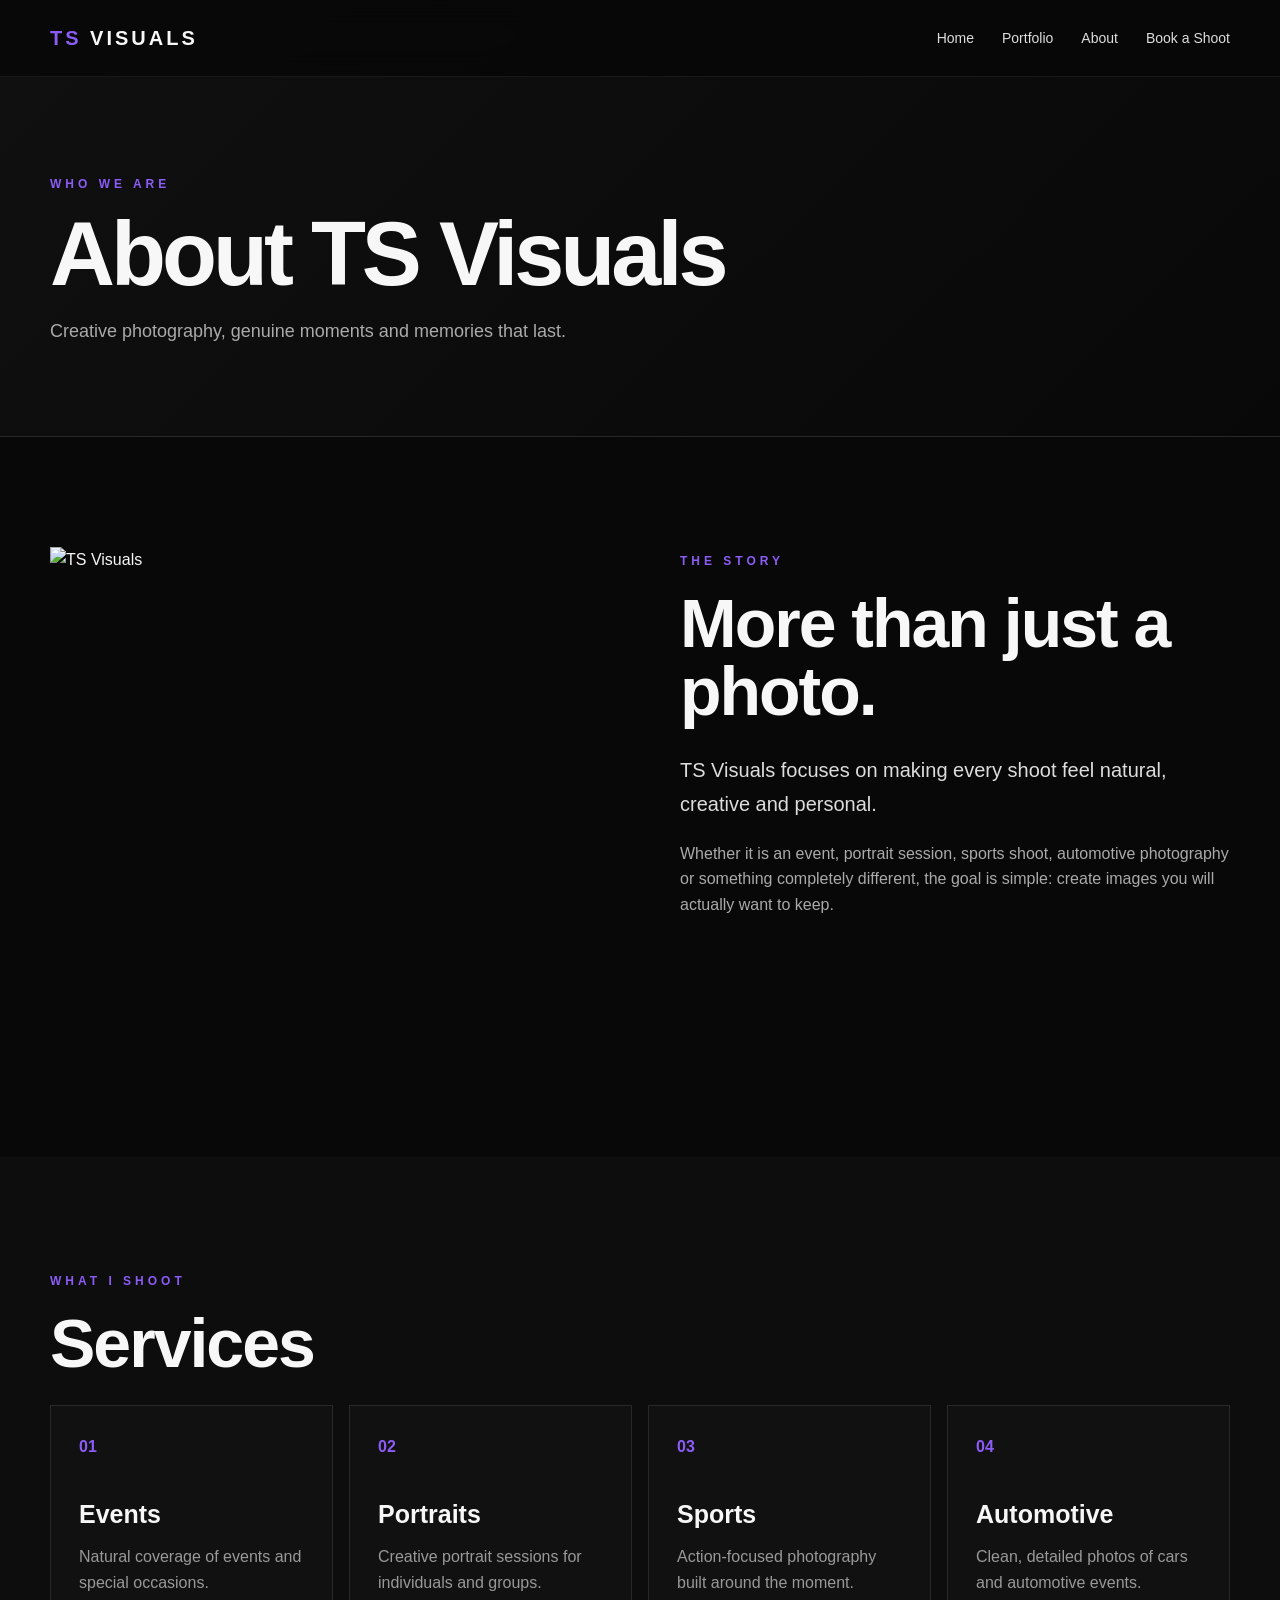
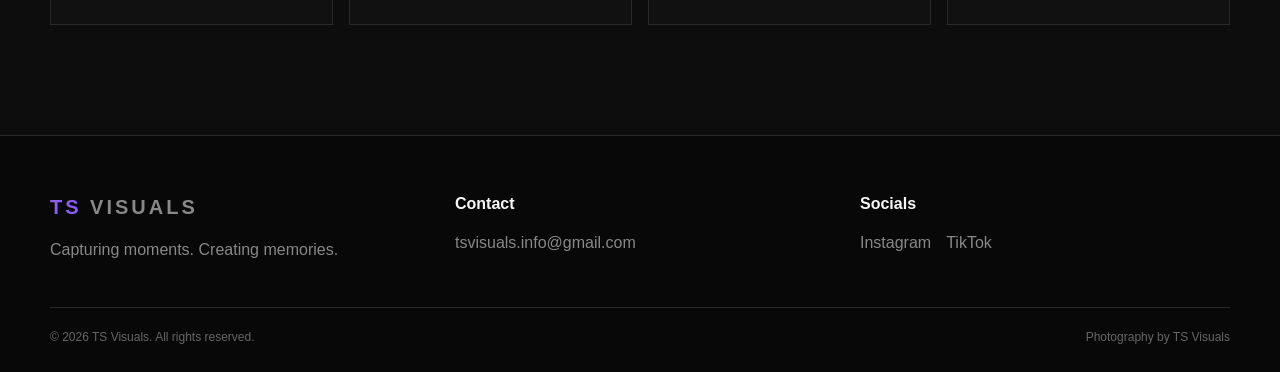
==== about.html @ be6a5b8e "Add files via upload" ====
<!DOCTYPE html>
<html lang="en">
<head>
  <meta charset="UTF-8">
  <meta name="viewport" content="width=device-width, initial-scale=1.0">
  <title>About | TS Visuals</title>
  <meta name="description" content="Learn more about TS Visuals.">
  <link rel="stylesheet" href="style.css">
</head>
<body>
  <div id="site-header"></div>

  <main>
    <section class="page-hero">
      <div class="container">
        <span class="eyebrow">WHO WE ARE</span>
        <h1>About TS Visuals</h1>
        <p>Creative photography, genuine moments and memories that last.</p>
      </div>
    </section>

    <section class="section">
      <div class="container split about-layout">
        <div>
           <img src="images/logo.png" alt="TS Visuals">
        </div>
        <div>
          <span class="eyebrow">THE STORY</span>
          <h2>More than just a photo.</h2>
          <p class="lead">TS Visuals focuses on making every shoot feel natural, creative and personal.</p>
          <p>Whether it is an event, portrait session, sports shoot, automotive photography or something completely different, the goal is simple: create images you will actually want to keep.</p>
        </div>
      </div>
    </section>

    <section class="section dark-section">
      <div class="container">
        <span class="eyebrow">WHAT I SHOOT</span>
        <h2>Services</h2>
        <div class="service-grid">
          <article class="service-card"><span>01</span><h3>Events</h3><p>Natural coverage of events and special occasions.</p></article>
          <article class="service-card"><span>02</span><h3>Portraits</h3><p>Creative portrait sessions for individuals and groups.</p></article>
          <article class="service-card"><span>03</span><h3>Sports</h3><p>Action-focused photography built around the moment.</p></article>
          <article class="service-card"><span>04</span><h3>Automotive</h3><p>Clean, detailed photos of cars and automotive events.</p></article>
        </div>
      </div>
    </section>
  </main>

  <div id="site-footer"></div>
  <script src="script.js"></script>
</body>
</html>
---- style.css ----
* {
  box-sizing: border-box;
  margin: 0;
  padding: 0;
}

:root {
  --bg: #080808;
  --surface: #111111;
  --surface-2: #171717;
  --text: #f7f7f7;
  --muted: #a3a3a3;
  --line: #292929;
  --purple: #8b5cf6;
  --max: 1180px;
}

html { scroll-behavior: smooth; }

body {
  background: var(--bg);
  color: var(--text);
  font-family: Arial, Helvetica, sans-serif;
  line-height: 1.6;
}

a { color: inherit; }

.container {
  width: min(var(--max), calc(100% - 40px));
  margin: 0 auto;
}

.site-header {
  position: fixed;
  z-index: 1000;
  top: 0;
  left: 0;
  right: 0;
  background: rgba(8,8,8,.86);
  backdrop-filter: blur(14px);
  border-bottom: 1px solid rgba(255,255,255,.07);
}

.navbar {
  min-height: 76px;
  display: flex;
  align-items: center;
  justify-content: space-between;
  gap: 25px;
}

.logo {
  text-decoration: none;
  font-weight: 800;
  letter-spacing: 3px;
  font-size: 20px;
}

.logo span { color: var(--purple); }

.nav-links {
  display: flex;
  align-items: center;
  gap: 28px;
}

.nav-links a {
  text-decoration: none;
  color: #ddd;
  font-size: 14px;
  transition: .2s;
}

.nav-links a:hover,
.nav-links a.active { color: var(--purple); }

.menu-button {
  display: none;
  border: 1px solid var(--line);
  background: transparent;
  color: white;
  padding: 8px 11px;
  cursor: pointer;
}

.hero {
  min-height: 100vh;
  display: flex;
  align-items: center;
  position: relative;
  overflow: hidden;
  background:
    linear-gradient(rgba(0,0,0,.42), rgba(0,0,0,.78)),
    url("images/hero.jpg") center/cover no-repeat;
}

.hero-overlay {
  position: absolute;
  inset: 0;
  background: radial-gradient(circle at 70% 30%, rgba(139,92,246,.16), transparent 35%);
}

.hero-content {
  position: relative;
  z-index: 1;
  padding-top: 76px;
}

.eyebrow {
  display: inline-block;
  color: var(--purple);
  font-size: 12px;
  font-weight: 800;
  letter-spacing: 4px;
  margin-bottom: 18px;
}

h1 {
  font-size: clamp(58px, 9vw, 110px);
  line-height: .94;
  letter-spacing: -4px;
}

.hero h1 span { color: var(--purple); }

.hero p {
  max-width: 560px;
  color: #ccc;
  font-size: 19px;
  margin: 28px 0;
}

.hero-actions {
  display: flex;
  gap: 12px;
  flex-wrap: wrap;
}

.btn {
  display: inline-block;
  border: 0;
  padding: 14px 24px;
  font-weight: 800;
  text-decoration: none;
  cursor: pointer;
  transition: .2s;
  font-size: 14px;
}

.btn-primary {
  background: var(--purple);
  color: white;
}

.btn-primary:hover { transform: translateY(-2px); opacity: .9; }

.btn-ghost {
  border: 1px solid #555;
  background: rgba(0,0,0,.2);
}

.btn-ghost:hover { border-color: var(--purple); color: var(--purple); }

.section { padding: 110px 0; }

.intro { background: #0d0d0d; }

.split {
  display: grid;
  grid-template-columns: 1fr 1fr;
  gap: 80px;
  align-items: start;
}

h2 {
  font-size: clamp(42px, 6vw, 68px);
  line-height: 1;
  letter-spacing: -2px;
  margin-bottom: 28px;
}

.lead {
  color: #ddd;
  font-size: 20px;
  line-height: 1.7;
}

.about-layout p:not(.lead) {
  color: #aaa;
  margin-top: 20px;
}

.text-link {
  display: inline-block;
  color: white;
  text-decoration: none;
  margin-top: 24px;
  font-weight: 700;
}

.text-link:hover { color: var(--purple); }

.section-heading {
  display: flex;
  justify-content: space-between;
  align-items: end;
  gap: 30px;
  margin-bottom: 35px;
}

.portfolio-grid {
  display: grid;
  grid-template-columns: repeat(3, 1fr);
  gap: 18px;
}

.portfolio-card {
  position: relative;
  aspect-ratio: 1 / 1;
  overflow: hidden;
  background: var(--surface-2);
}

.portfolio-card img {
  width: 100%;
  height: 100%;
  object-fit: cover;
  display: block;
  transition: transform .35s;
}

.portfolio-card:hover img { transform: scale(1.04); }

.portfolio-info {
  position: absolute;
  left: 0;
  right: 0;
  bottom: 0;
  padding: 45px 18px 18px;
  background: linear-gradient(transparent, rgba(0,0,0,.9));
}

.portfolio-info h3 { font-size: 20px; }

.portfolio-info p {
  color: #ccc;
  font-size: 13px;
}

.status {
  display: inline-block;
  margin-top: 8px;
  padding: 4px 9px;
  border: 1px solid rgba(255,255,255,.2);
  font-size: 10px;
  text-transform: uppercase;
  letter-spacing: 1px;
  font-weight: 800;
}

.status-available { color: #b8ffca; }
.status-booked { color: #ffd18a; }
.status-coming-soon { color: #cfcfcf; }
.status-private { color: #d2b5ff; }

.page-hero {
  padding: 170px 0 90px;
  background: linear-gradient(135deg, #101010, #080808);
  border-bottom: 1px solid var(--line);
}

.page-hero h1 { font-size: clamp(52px, 8vw, 90px); }
.page-hero p { color: #aaa; max-width: 650px; margin-top: 20px; font-size: 18px; }

.filter-row {
  display: flex;
  gap: 10px;
  flex-wrap: wrap;
  margin-bottom: 30px;
}

.filter {
  background: transparent;
  color: #bbb;
  border: 1px solid var(--line);
  padding: 9px 15px;
  cursor: pointer;
}

.filter.active,
.filter:hover {
  color: white;
  border-color: var(--purple);
}

.about-placeholder {
  min-height: 500px;
  display: grid;
  place-items: center;
  background: var(--surface-2);
  color: #555;
  border: 1px solid var(--line);
}

.dark-section { background: #0d0d0d; }

.service-grid {
  display: grid;
  grid-template-columns: repeat(4, 1fr);
  gap: 16px;
}

.service-card {
  background: var(--surface);
  border: 1px solid var(--line);
  padding: 28px;
  min-height: 210px;
}

.service-card span {
  color: var(--purple);
  font-weight: 800;
}

.service-card h3 {
  font-size: 25px;
  margin: 35px 0 10px;
}

.service-card p { color: #999; }

.cta-section {
  padding: 120px 0;
  background: linear-gradient(135deg, #151020, #080808);
  text-align: center;
}

.cta { max-width: 850px; }
.cta .eyebrow { margin-bottom: 22px; }

.booking-layout {
  display: grid;
  grid-template-columns: .85fr 1.15fr;
  gap: 70px;
}

.contact-card {
  margin-top: 35px;
  padding: 20px;
  border: 1px solid var(--line);
  background: var(--surface);
}

.contact-card strong {
  display: block;
  color: var(--purple);
  margin-bottom: 5px;
}

.contact-card a { text-decoration: none; }

.booking-form {
  display: grid;
  gap: 18px;
}

.booking-form label {
  display: grid;
  gap: 7px;
  color: #ddd;
  font-weight: 700;
  font-size: 13px;
}

.booking-form input,
.booking-form select,
.booking-form textarea {
  width: 100%;
  border: 1px solid var(--line);
  background: #111;
  color: white;
  padding: 13px;
  font: inherit;
  outline: none;
}
.about-layout > div:first-child img {
    width: 100%;
    height: 500px;
    object-fit: cover;
    display: block;
}

.booking-form input:focus,
.booking-form select:focus,
.booking-form textarea:focus { border-color: var(--purple); }

.form-note { color: #777; font-size: 12px; }

.site-footer {
  border-top: 1px solid var(--line);
  padding: 55px 0 25px;
}

.footer-grid {
  display: grid;
  grid-template-columns: 1fr 1fr 1fr;
  gap: 35px;
  padding-bottom: 45px;
}

.footer-title {
  font-weight: 800;
  margin-bottom: 14px;
}

.footer-col p,
.footer-col a {
  color: #888;
  text-decoration: none;
}

.footer-col a:hover { color: var(--purple); }

.social-list {
  display: flex;
  gap: 15px;
  flex-wrap: wrap;
}

.footer-bottom {
  border-top: 1px solid var(--line);
  padding-top: 20px;
  color: #666;
  font-size: 12px;
  display: flex;
  justify-content: space-between;
  gap: 20px;
}

@media (max-width: 850px) {
  .menu-button { display: block; }

  .nav-links {
    display: none;
    position: absolute;
    top: 76px;
    left: 0;
    right: 0;
    background: #090909;
    border-bottom: 1px solid var(--line);
    padding: 20px;
    flex-direction: column;
    align-items: flex-start;
  }

  .nav-links.open { display: flex; }

  .split,
  .booking-layout { grid-template-columns: 1fr; gap: 40px; }

  .portfolio-grid { grid-template-columns: repeat(2, 1fr); }

  .service-grid { grid-template-columns: repeat(2, 1fr); }

  .footer-grid { grid-template-columns: 1fr 1fr; }
}

@media (max-width: 520px) {
  .container { width: min(var(--max), calc(100% - 28px)); }

  h1 { letter-spacing: -2px; }

  .portfolio-grid,
  .service-grid,
  .footer-grid { grid-template-columns: 1fr; }

  .section { padding: 80px 0; }

  .section-heading { align-items: flex-start; flex-direction: column; }

  .footer-bottom { flex-direction: column; }
}
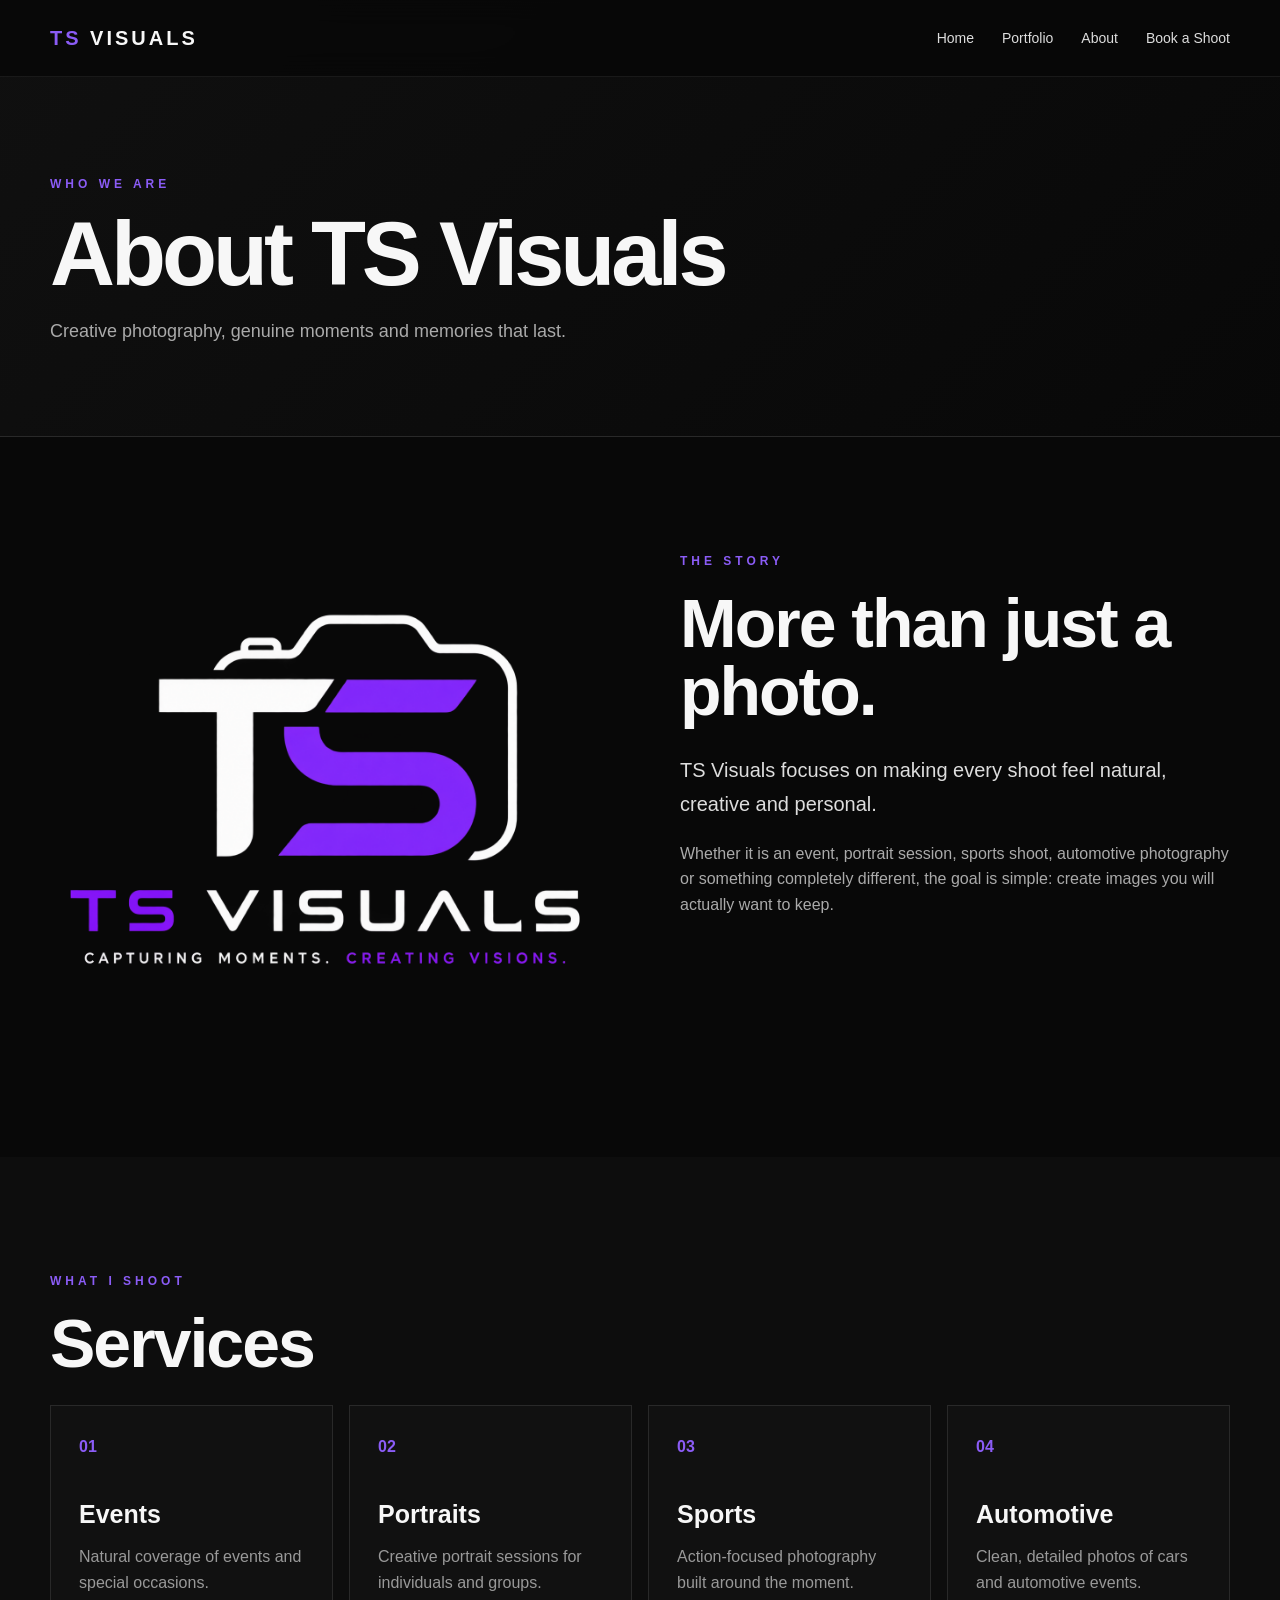
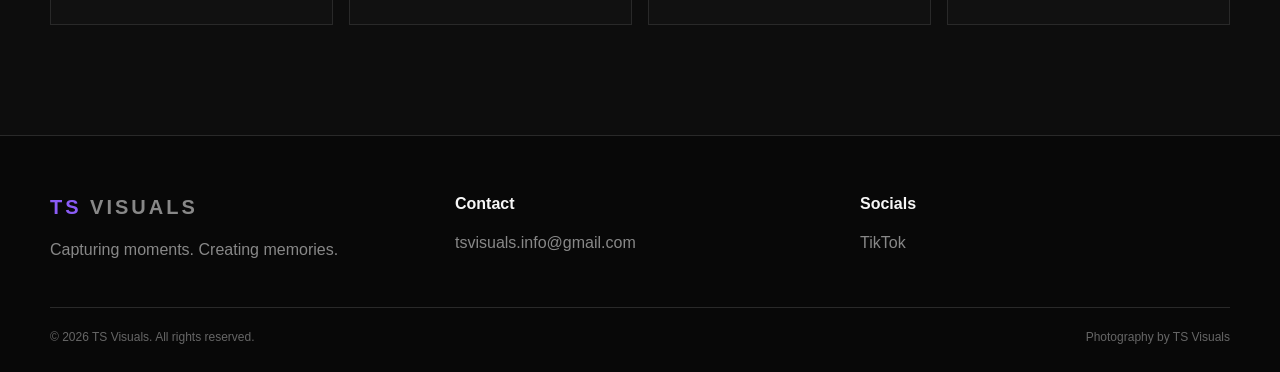
==== commit a4d9a46c: "Update about.html" ====
--- a/about.html
+++ b/about.html
@@ -4,6 +4,7 @@
   <meta charset="UTF-8">
   <meta name="viewport" content="width=device-width, initial-scale=1.0">
   <title>About | TS Visuals</title>
+  <link rel="icon" type="image/png" href="images/logo.png">
   <meta name="description" content="Learn more about TS Visuals.">
   <link rel="stylesheet" href="style.css">
 </head>
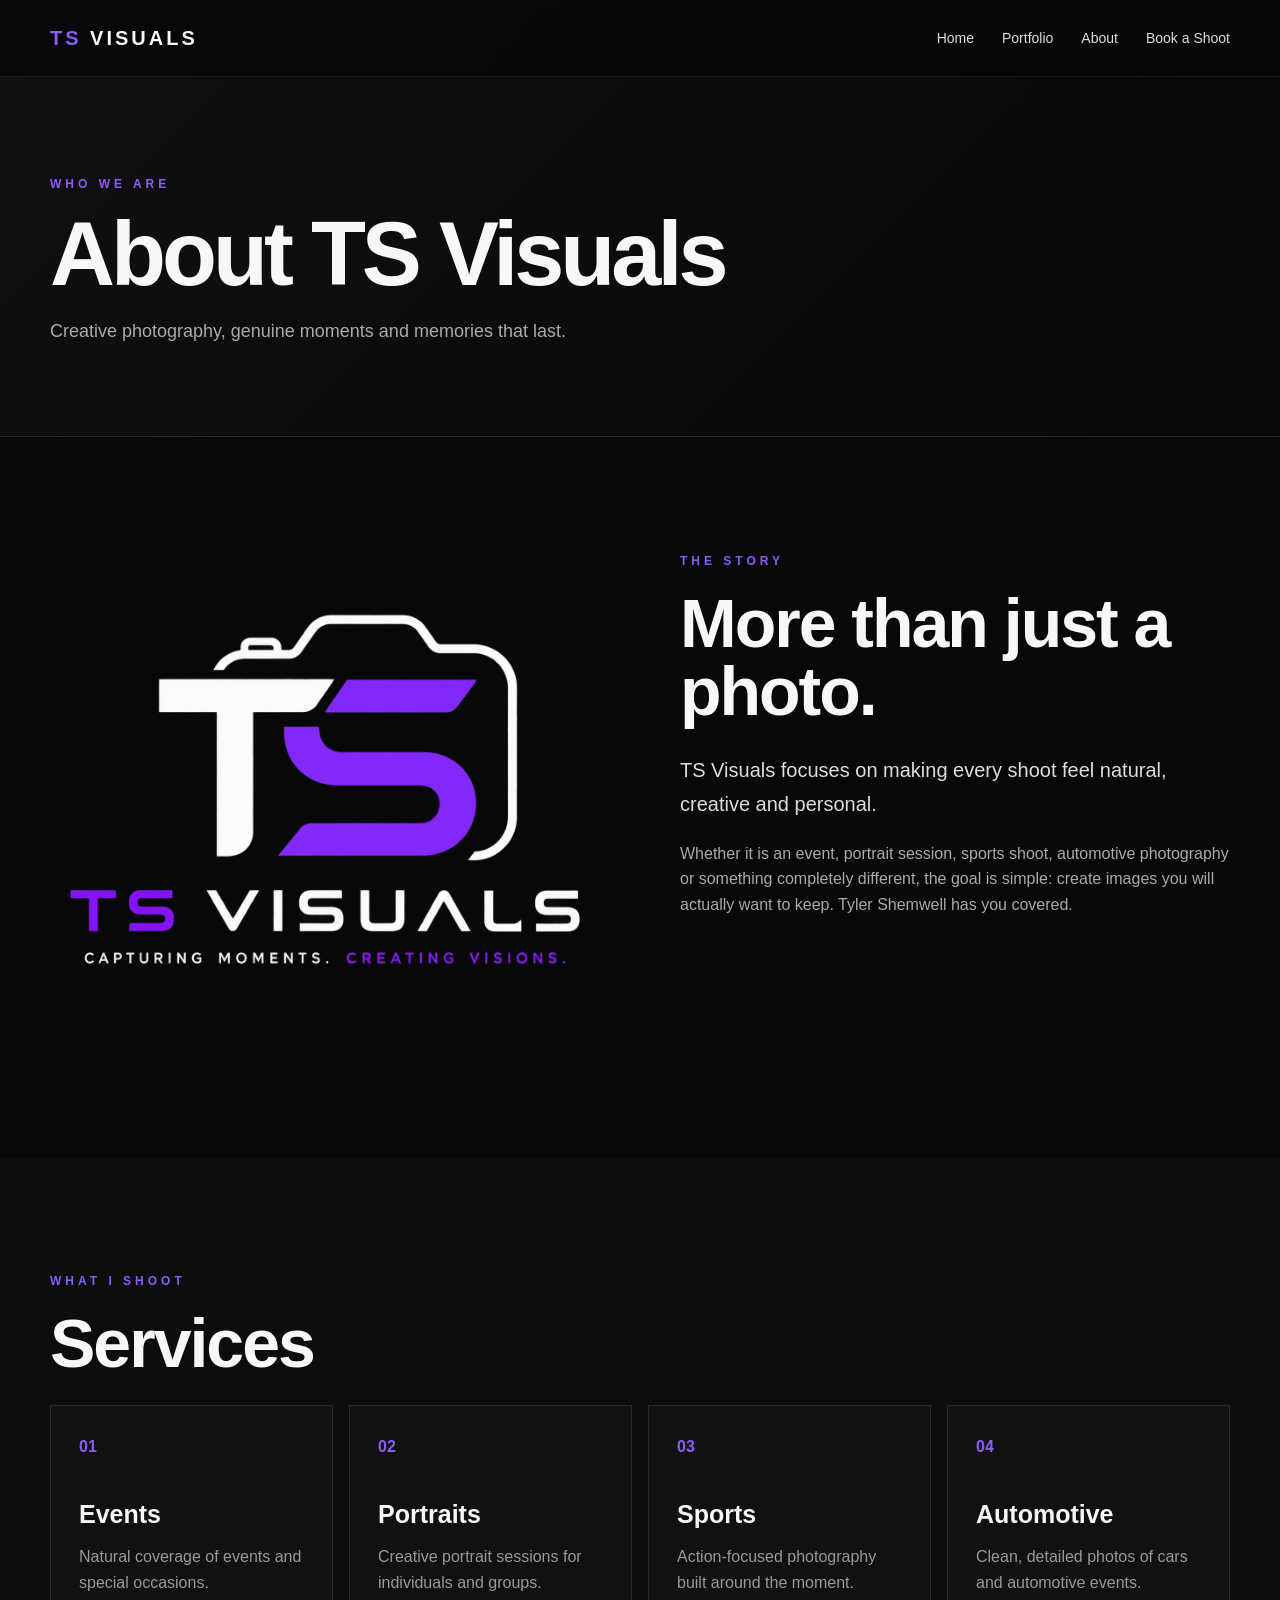
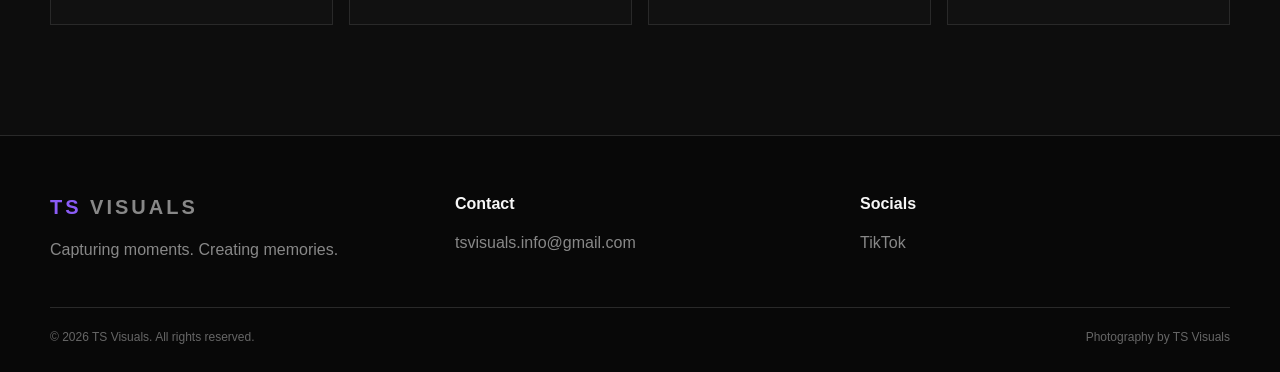
==== commit b11745a9: "Update about.html" ====
--- a/about.html
+++ b/about.html
@@ -29,7 +29,7 @@
           <span class="eyebrow">THE STORY</span>
           <h2>More than just a photo.</h2>
           <p class="lead">TS Visuals focuses on making every shoot feel natural, creative and personal.</p>
-          <p>Whether it is an event, portrait session, sports shoot, automotive photography or something completely different, the goal is simple: create images you will actually want to keep.</p>
+          <p>Whether it is an event, portrait session, sports shoot, automotive photography or something completely different, the goal is simple: create images you will actually want to keep. Tyler Shemwell has you covered.</p>
         </div>
       </div>
     </section>
--- a/style.css
+++ b/style.css
@@ -481,4 +481,30 @@
 
   .footer-bottom { flex-direction: column; }
 }
-
+.booking-step[hidden] {
+  display: none;
+}
+
+.time-row {
+  display: grid;
+  grid-template-columns: 1fr 1fr;
+  gap: 16px;
+}
+
+.booking-summary {
+  margin: 20px 0;
+  padding: 18px;
+  border: 1px solid rgba(160, 90, 255, 0.45);
+  border-radius: 12px;
+  background: rgba(100, 50, 160, 0.08);
+}
+
+.booking-summary h4 {
+  margin-top: 0;
+}
+
+@media (max-width: 600px) {
+  .time-row {
+    grid-template-columns: 1fr;
+  }
+}
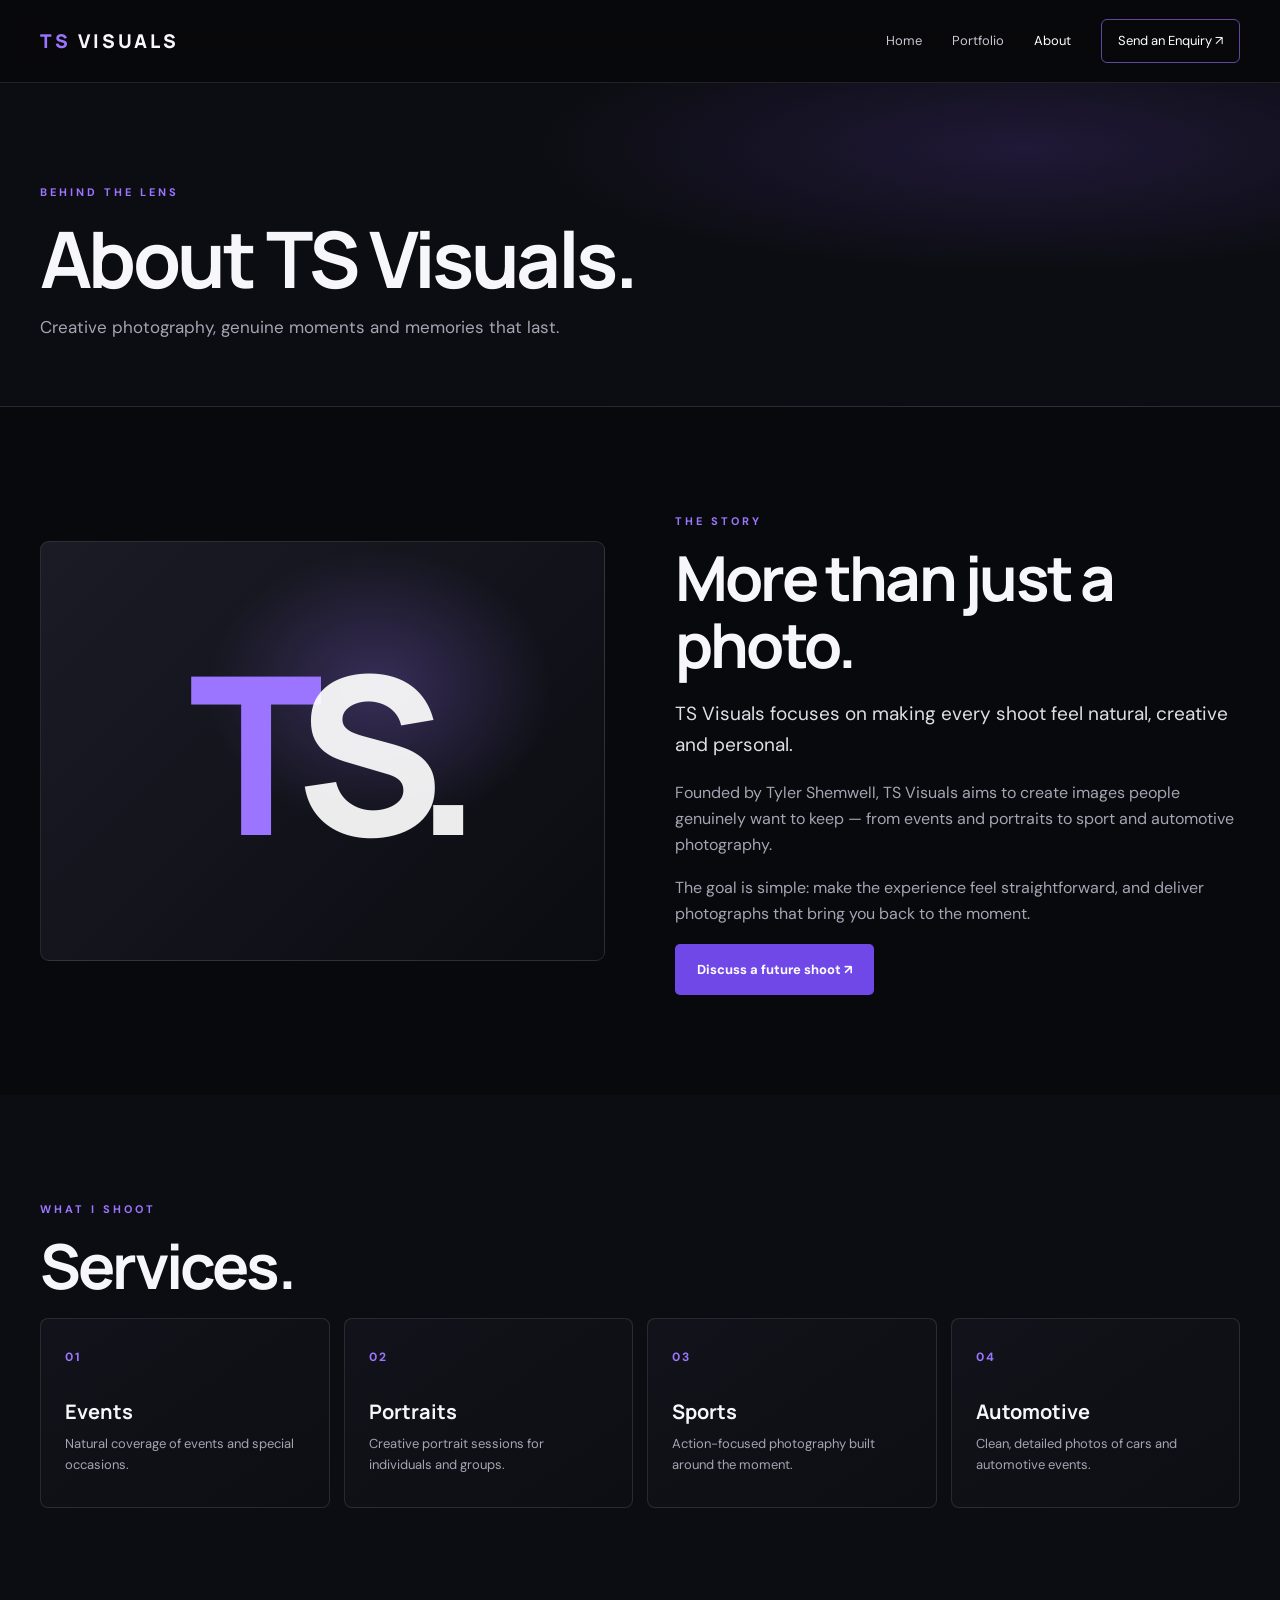
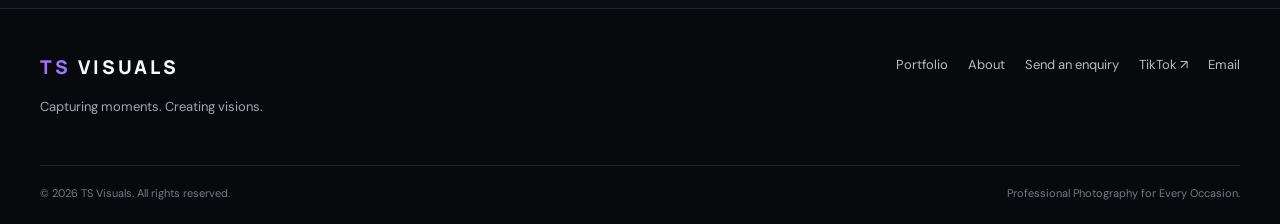
==== commit b9bbc2be: "Add files via upload" ====
--- a/about.html
+++ b/about.html
@@ -1,54 +1 @@
-<!DOCTYPE html>
-<html lang="en">
-<head>
-  <meta charset="UTF-8">
-  <meta name="viewport" content="width=device-width, initial-scale=1.0">
-  <title>About | TS Visuals</title>
-  <link rel="icon" type="image/png" href="images/logo.png">
-  <meta name="description" content="Learn more about TS Visuals.">
-  <link rel="stylesheet" href="style.css">
-</head>
-<body>
-  <div id="site-header"></div>
-
-  <main>
-    <section class="page-hero">
-      <div class="container">
-        <span class="eyebrow">WHO WE ARE</span>
-        <h1>About TS Visuals</h1>
-        <p>Creative photography, genuine moments and memories that last.</p>
-      </div>
-    </section>
-
-    <section class="section">
-      <div class="container split about-layout">
-        <div>
-           <img src="images/logo.png" alt="TS Visuals">
-        </div>
-        <div>
-          <span class="eyebrow">THE STORY</span>
-          <h2>More than just a photo.</h2>
-          <p class="lead">TS Visuals focuses on making every shoot feel natural, creative and personal.</p>
-          <p>Whether it is an event, portrait session, sports shoot, automotive photography or something completely different, the goal is simple: create images you will actually want to keep. Tyler Shemwell has you covered.</p>
-        </div>
-      </div>
-    </section>
-
-    <section class="section dark-section">
-      <div class="container">
-        <span class="eyebrow">WHAT I SHOOT</span>
-        <h2>Services</h2>
-        <div class="service-grid">
-          <article class="service-card"><span>01</span><h3>Events</h3><p>Natural coverage of events and special occasions.</p></article>
-          <article class="service-card"><span>02</span><h3>Portraits</h3><p>Creative portrait sessions for individuals and groups.</p></article>
-          <article class="service-card"><span>03</span><h3>Sports</h3><p>Action-focused photography built around the moment.</p></article>
-          <article class="service-card"><span>04</span><h3>Automotive</h3><p>Clean, detailed photos of cars and automotive events.</p></article>
-        </div>
-      </div>
-    </section>
-  </main>
-
-  <div id="site-footer"></div>
-  <script src="script.js"></script>
-</body>
-</html>
+<!DOCTYPE html><html lang="en"><head><meta charset="UTF-8"><meta name="viewport" content="width=device-width,initial-scale=1"><title>About | TS Visuals</title><meta name="description" content="Learn more about TS Visuals photography."><link rel="stylesheet" href="style.css"></head><body data-page="about"><div id="site-header"></div><main><section class="page-hero"><div class="container"><span class="eyebrow">BEHIND THE LENS</span><h1>About TS Visuals.</h1><p>Creative photography, genuine moments and memories that last.</p></div></section><section class="section"><div class="container split"><div class="visual-panel"><div class="visual-mark"><span>T</span>S.</div></div><div><span class="eyebrow">THE STORY</span><h2>More than just a photo.</h2><p class="lead">TS Visuals focuses on making every shoot feel natural, creative and personal.</p><p class="muted">Founded by Tyler Shemwell, TS Visuals aims to create images people genuinely want to keep — from events and portraits to sport and automotive photography.</p><p class="muted">The goal is simple: make the experience feel straightforward, and deliver photographs that bring you back to the moment.</p><a class="btn btn-primary" href="book.html">Discuss a future shoot ↗</a></div></div></section><section class="section alt"><div class="container"><span class="eyebrow">WHAT I SHOOT</span><h2>Services.</h2><div class="service-grid"><article class="service-card"><span class="num">01</span><h3>Events</h3><p>Natural coverage of events and special occasions.</p></article><article class="service-card"><span class="num">02</span><h3>Portraits</h3><p>Creative portrait sessions for individuals and groups.</p></article><article class="service-card"><span class="num">03</span><h3>Sports</h3><p>Action-focused photography built around the moment.</p></article><article class="service-card"><span class="num">04</span><h3>Automotive</h3><p>Clean, detailed photos of cars and automotive events.</p></article></div></div></section></main><div id="site-footer"></div><script src="script.js"></script></body></html>
--- a/style.css
+++ b/style.css
@@ -1,510 +1,2 @@
-* {
-  box-sizing: border-box;
-  margin: 0;
-  padding: 0;
-}
-
-:root {
-  --bg: #080808;
-  --surface: #111111;
-  --surface-2: #171717;
-  --text: #f7f7f7;
-  --muted: #a3a3a3;
-  --line: #292929;
-  --purple: #8b5cf6;
-  --max: 1180px;
-}
-
-html { scroll-behavior: smooth; }
-
-body {
-  background: var(--bg);
-  color: var(--text);
-  font-family: Arial, Helvetica, sans-serif;
-  line-height: 1.6;
-}
-
-a { color: inherit; }
-
-.container {
-  width: min(var(--max), calc(100% - 40px));
-  margin: 0 auto;
-}
-
-.site-header {
-  position: fixed;
-  z-index: 1000;
-  top: 0;
-  left: 0;
-  right: 0;
-  background: rgba(8,8,8,.86);
-  backdrop-filter: blur(14px);
-  border-bottom: 1px solid rgba(255,255,255,.07);
-}
-
-.navbar {
-  min-height: 76px;
-  display: flex;
-  align-items: center;
-  justify-content: space-between;
-  gap: 25px;
-}
-
-.logo {
-  text-decoration: none;
-  font-weight: 800;
-  letter-spacing: 3px;
-  font-size: 20px;
-}
-
-.logo span { color: var(--purple); }
-
-.nav-links {
-  display: flex;
-  align-items: center;
-  gap: 28px;
-}
-
-.nav-links a {
-  text-decoration: none;
-  color: #ddd;
-  font-size: 14px;
-  transition: .2s;
-}
-
-.nav-links a:hover,
-.nav-links a.active { color: var(--purple); }
-
-.menu-button {
-  display: none;
-  border: 1px solid var(--line);
-  background: transparent;
-  color: white;
-  padding: 8px 11px;
-  cursor: pointer;
-}
-
-.hero {
-  min-height: 100vh;
-  display: flex;
-  align-items: center;
-  position: relative;
-  overflow: hidden;
-  background:
-    linear-gradient(rgba(0,0,0,.42), rgba(0,0,0,.78)),
-    url("images/hero.jpg") center/cover no-repeat;
-}
-
-.hero-overlay {
-  position: absolute;
-  inset: 0;
-  background: radial-gradient(circle at 70% 30%, rgba(139,92,246,.16), transparent 35%);
-}
-
-.hero-content {
-  position: relative;
-  z-index: 1;
-  padding-top: 76px;
-}
-
-.eyebrow {
-  display: inline-block;
-  color: var(--purple);
-  font-size: 12px;
-  font-weight: 800;
-  letter-spacing: 4px;
-  margin-bottom: 18px;
-}
-
-h1 {
-  font-size: clamp(58px, 9vw, 110px);
-  line-height: .94;
-  letter-spacing: -4px;
-}
-
-.hero h1 span { color: var(--purple); }
-
-.hero p {
-  max-width: 560px;
-  color: #ccc;
-  font-size: 19px;
-  margin: 28px 0;
-}
-
-.hero-actions {
-  display: flex;
-  gap: 12px;
-  flex-wrap: wrap;
-}
-
-.btn {
-  display: inline-block;
-  border: 0;
-  padding: 14px 24px;
-  font-weight: 800;
-  text-decoration: none;
-  cursor: pointer;
-  transition: .2s;
-  font-size: 14px;
-}
-
-.btn-primary {
-  background: var(--purple);
-  color: white;
-}
-
-.btn-primary:hover { transform: translateY(-2px); opacity: .9; }
-
-.btn-ghost {
-  border: 1px solid #555;
-  background: rgba(0,0,0,.2);
-}
-
-.btn-ghost:hover { border-color: var(--purple); color: var(--purple); }
-
-.section { padding: 110px 0; }
-
-.intro { background: #0d0d0d; }
-
-.split {
-  display: grid;
-  grid-template-columns: 1fr 1fr;
-  gap: 80px;
-  align-items: start;
-}
-
-h2 {
-  font-size: clamp(42px, 6vw, 68px);
-  line-height: 1;
-  letter-spacing: -2px;
-  margin-bottom: 28px;
-}
-
-.lead {
-  color: #ddd;
-  font-size: 20px;
-  line-height: 1.7;
-}
-
-.about-layout p:not(.lead) {
-  color: #aaa;
-  margin-top: 20px;
-}
-
-.text-link {
-  display: inline-block;
-  color: white;
-  text-decoration: none;
-  margin-top: 24px;
-  font-weight: 700;
-}
-
-.text-link:hover { color: var(--purple); }
-
-.section-heading {
-  display: flex;
-  justify-content: space-between;
-  align-items: end;
-  gap: 30px;
-  margin-bottom: 35px;
-}
-
-.portfolio-grid {
-  display: grid;
-  grid-template-columns: repeat(3, 1fr);
-  gap: 18px;
-}
-
-.portfolio-card {
-  position: relative;
-  aspect-ratio: 1 / 1;
-  overflow: hidden;
-  background: var(--surface-2);
-}
-
-.portfolio-card img {
-  width: 100%;
-  height: 100%;
-  object-fit: cover;
-  display: block;
-  transition: transform .35s;
-}
-
-.portfolio-card:hover img { transform: scale(1.04); }
-
-.portfolio-info {
-  position: absolute;
-  left: 0;
-  right: 0;
-  bottom: 0;
-  padding: 45px 18px 18px;
-  background: linear-gradient(transparent, rgba(0,0,0,.9));
-}
-
-.portfolio-info h3 { font-size: 20px; }
-
-.portfolio-info p {
-  color: #ccc;
-  font-size: 13px;
-}
-
-.status {
-  display: inline-block;
-  margin-top: 8px;
-  padding: 4px 9px;
-  border: 1px solid rgba(255,255,255,.2);
-  font-size: 10px;
-  text-transform: uppercase;
-  letter-spacing: 1px;
-  font-weight: 800;
-}
-
-.status-available { color: #b8ffca; }
-.status-booked { color: #ffd18a; }
-.status-coming-soon { color: #cfcfcf; }
-.status-private { color: #d2b5ff; }
-
-.page-hero {
-  padding: 170px 0 90px;
-  background: linear-gradient(135deg, #101010, #080808);
-  border-bottom: 1px solid var(--line);
-}
-
-.page-hero h1 { font-size: clamp(52px, 8vw, 90px); }
-.page-hero p { color: #aaa; max-width: 650px; margin-top: 20px; font-size: 18px; }
-
-.filter-row {
-  display: flex;
-  gap: 10px;
-  flex-wrap: wrap;
-  margin-bottom: 30px;
-}
-
-.filter {
-  background: transparent;
-  color: #bbb;
-  border: 1px solid var(--line);
-  padding: 9px 15px;
-  cursor: pointer;
-}
-
-.filter.active,
-.filter:hover {
-  color: white;
-  border-color: var(--purple);
-}
-
-.about-placeholder {
-  min-height: 500px;
-  display: grid;
-  place-items: center;
-  background: var(--surface-2);
-  color: #555;
-  border: 1px solid var(--line);
-}
-
-.dark-section { background: #0d0d0d; }
-
-.service-grid {
-  display: grid;
-  grid-template-columns: repeat(4, 1fr);
-  gap: 16px;
-}
-
-.service-card {
-  background: var(--surface);
-  border: 1px solid var(--line);
-  padding: 28px;
-  min-height: 210px;
-}
-
-.service-card span {
-  color: var(--purple);
-  font-weight: 800;
-}
-
-.service-card h3 {
-  font-size: 25px;
-  margin: 35px 0 10px;
-}
-
-.service-card p { color: #999; }
-
-.cta-section {
-  padding: 120px 0;
-  background: linear-gradient(135deg, #151020, #080808);
-  text-align: center;
-}
-
-.cta { max-width: 850px; }
-.cta .eyebrow { margin-bottom: 22px; }
-
-.booking-layout {
-  display: grid;
-  grid-template-columns: .85fr 1.15fr;
-  gap: 70px;
-}
-
-.contact-card {
-  margin-top: 35px;
-  padding: 20px;
-  border: 1px solid var(--line);
-  background: var(--surface);
-}
-
-.contact-card strong {
-  display: block;
-  color: var(--purple);
-  margin-bottom: 5px;
-}
-
-.contact-card a { text-decoration: none; }
-
-.booking-form {
-  display: grid;
-  gap: 18px;
-}
-
-.booking-form label {
-  display: grid;
-  gap: 7px;
-  color: #ddd;
-  font-weight: 700;
-  font-size: 13px;
-}
-
-.booking-form input,
-.booking-form select,
-.booking-form textarea {
-  width: 100%;
-  border: 1px solid var(--line);
-  background: #111;
-  color: white;
-  padding: 13px;
-  font: inherit;
-  outline: none;
-}
-.about-layout > div:first-child img {
-    width: 100%;
-    height: 500px;
-    object-fit: cover;
-    display: block;
-}
-
-.booking-form input:focus,
-.booking-form select:focus,
-.booking-form textarea:focus { border-color: var(--purple); }
-
-.form-note { color: #777; font-size: 12px; }
-
-.site-footer {
-  border-top: 1px solid var(--line);
-  padding: 55px 0 25px;
-}
-
-.footer-grid {
-  display: grid;
-  grid-template-columns: 1fr 1fr 1fr;
-  gap: 35px;
-  padding-bottom: 45px;
-}
-
-.footer-title {
-  font-weight: 800;
-  margin-bottom: 14px;
-}
-
-.footer-col p,
-.footer-col a {
-  color: #888;
-  text-decoration: none;
-}
-
-.footer-col a:hover { color: var(--purple); }
-
-.social-list {
-  display: flex;
-  gap: 15px;
-  flex-wrap: wrap;
-}
-
-.footer-bottom {
-  border-top: 1px solid var(--line);
-  padding-top: 20px;
-  color: #666;
-  font-size: 12px;
-  display: flex;
-  justify-content: space-between;
-  gap: 20px;
-}
-
-@media (max-width: 850px) {
-  .menu-button { display: block; }
-
-  .nav-links {
-    display: none;
-    position: absolute;
-    top: 76px;
-    left: 0;
-    right: 0;
-    background: #090909;
-    border-bottom: 1px solid var(--line);
-    padding: 20px;
-    flex-direction: column;
-    align-items: flex-start;
-  }
-
-  .nav-links.open { display: flex; }
-
-  .split,
-  .booking-layout { grid-template-columns: 1fr; gap: 40px; }
-
-  .portfolio-grid { grid-template-columns: repeat(2, 1fr); }
-
-  .service-grid { grid-template-columns: repeat(2, 1fr); }
-
-  .footer-grid { grid-template-columns: 1fr 1fr; }
-}
-
-@media (max-width: 520px) {
-  .container { width: min(var(--max), calc(100% - 28px)); }
-
-  h1 { letter-spacing: -2px; }
-
-  .portfolio-grid,
-  .service-grid,
-  .footer-grid { grid-template-columns: 1fr; }
-
-  .section { padding: 80px 0; }
-
-  .section-heading { align-items: flex-start; flex-direction: column; }
-
-  .footer-bottom { flex-direction: column; }
-}
-.booking-step[hidden] {
-  display: none;
-}
-
-.time-row {
-  display: grid;
-  grid-template-columns: 1fr 1fr;
-  gap: 16px;
-}
-
-.booking-summary {
-  margin: 20px 0;
-  padding: 18px;
-  border: 1px solid rgba(160, 90, 255, 0.45);
-  border-radius: 12px;
-  background: rgba(100, 50, 160, 0.08);
-}
-
-.booking-summary h4 {
-  margin-top: 0;
-}
-
-@media (max-width: 600px) {
-  .time-row {
-    grid-template-columns: 1fr;
-  }
-}
+@import url('https://fonts.googleapis.com/css2?family=DM+Sans:wght@400;500;600;700&family=Manrope:wght@400;500;600;700;800&display=swap');
+:root{--bg:#08090c;--panel:#101116;--panel2:#151720;--ink:#f7f7fb;--muted:#a3a5b3;--line:rgba(255,255,255,.11);--purple:#9b75ff;--purple2:#7148e8;--max:1200px}*{box-sizing:border-box}html{scroll-behavior:smooth}body{margin:0;background:var(--bg);color:var(--ink);font-family:'DM Sans',Arial,sans-serif;line-height:1.65}a{color:inherit}.container{width:min(var(--max),calc(100% - 44px));margin:auto}.site-header{position:sticky;top:0;z-index:20;background:rgba(8,9,12,.88);backdrop-filter:blur(18px);border-bottom:1px solid var(--line)}.navbar{min-height:82px;display:flex;align-items:center;justify-content:space-between;gap:25px}.logo{font:800 19px Manrope,sans-serif;letter-spacing:3px;text-decoration:none}.logo span{color:var(--purple)}.nav-links{display:flex;align-items:center;gap:30px}.nav-links a{text-decoration:none;color:#c7c8d1;font-size:13px;transition:.2s}.nav-links a:hover,.nav-links a.active{color:white}.nav-links .nav-cta{padding:10px 16px;border:1px solid rgba(155,117,255,.6);border-radius:6px;color:#fff}.menu-button{display:none;background:transparent;color:white;border:1px solid var(--line);border-radius:5px;padding:8px 12px;font-size:18px}.hero{min-height:650px;display:flex;align-items:center;position:relative;overflow:hidden;background:radial-gradient(ellipse at 78% 30%,rgba(125,80,235,.28),transparent 34%),radial-gradient(ellipse at 75% 80%,rgba(65,48,110,.18),transparent 30%),linear-gradient(120deg,#0b0c11,#11111a 58%,#090a0f)}.hero:after{content:'TS';position:absolute;right:4%;top:0;color:rgba(255,255,255,.025);font:800 clamp(250px,40vw,600px)/1 Manrope,sans-serif;letter-spacing:-.12em;pointer-events:none}.hero-content{position:relative;z-index:1;padding:100px 0}.eyebrow{font-size:11px;letter-spacing:3px;text-transform:uppercase;color:var(--purple);font-weight:700}.hero h1{font:800 clamp(54px,8.2vw,106px)/.98 Manrope,sans-serif;letter-spacing:-.065em;margin:22px 0;max-width:850px}.hero h1 span{color:var(--purple)}.hero p{max-width:560px;color:#c2c3ce;font-size:18px;margin:25px 0 32px}.hero-actions{display:flex;gap:12px;flex-wrap:wrap}.btn{display:inline-flex;justify-content:center;align-items:center;gap:9px;text-decoration:none;border:1px solid transparent;border-radius:5px;padding:14px 21px;font-size:13px;font-weight:700;cursor:pointer;transition:transform .2s,background .2s,border-color .2s}.btn:hover{transform:translateY(-2px)}.btn-primary{background:var(--purple2);color:#fff}.btn-primary:hover{background:#825bf1}.btn-secondary{border-color:var(--line);background:rgba(255,255,255,.025)}.section{padding:100px 0}.section.alt{background:#0c0d12}.section-head{display:flex;align-items:end;justify-content:space-between;gap:25px;margin-bottom:35px}.section h2,.page-hero h1{font:700 clamp(36px,5vw,62px)/1.08 Manrope,sans-serif;letter-spacing:-.045em;margin:12px 0 18px}.section-intro{max-width:610px;color:var(--muted)}.text-link{color:#fff;text-decoration:none;font-weight:700;font-size:13px;border-bottom:1px solid var(--purple);padding-bottom:5px}.portfolio-grid{display:grid;grid-template-columns:repeat(3,1fr);gap:16px}.portfolio-card{position:relative;min-height:260px;aspect-ratio:1/1;overflow:hidden;border:1px solid var(--line);border-radius:8px;background:radial-gradient(ellipse at 75% 15%,rgba(155,117,255,.28),transparent 40%),linear-gradient(145deg,#22232d,#101116 70%);display:flex;align-items:end}.portfolio-card img{position:absolute;inset:0;width:100%;height:100%;object-fit:cover;transition:transform .45s}.portfolio-card:hover img{transform:scale(1.04)}.portfolio-card:after{content:'';position:absolute;inset:30% 0 0;background:linear-gradient(transparent,rgba(0,0,0,.88))}.portfolio-info{position:relative;z-index:1;padding:22px;width:100%}.portfolio-info h3{font:700 19px Manrope,sans-serif;margin:0}.portfolio-info p{color:#c6c6d0;font-size:12px;margin:4px 0 0}.service-grid{display:grid;grid-template-columns:repeat(4,1fr);gap:14px}.service-card{border:1px solid var(--line);border-radius:8px;padding:24px;background:linear-gradient(145deg,#12131a,#0d0e13);min-height:190px}.service-card .num{color:var(--purple);font-size:12px;font-weight:700;letter-spacing:2px}.service-card h3{font:700 20px Manrope,sans-serif;margin:28px 0 8px}.service-card p{color:var(--muted);font-size:13px;margin:0}.split{display:grid;grid-template-columns:1fr 1fr;gap:70px;align-items:center}.visual-panel{min-height:420px;border:1px solid var(--line);border-radius:9px;overflow:hidden;background:radial-gradient(ellipse at 60% 35%,rgba(155,117,255,.27),transparent 36%),linear-gradient(135deg,#1b1b26,#0b0c11);display:grid;place-items:center}.visual-mark{font:800 clamp(100px,18vw,220px)/1 Manrope,sans-serif;letter-spacing:-.12em;color:rgba(255,255,255,.92)}.visual-mark span{color:var(--purple)}.lead{font-size:19px;color:#dedee7}.muted{color:var(--muted)}.page-hero{padding:95px 0 65px;background:radial-gradient(ellipse at 80% 20%,rgba(122,78,223,.18),transparent 34%),#0c0d12;border-bottom:1px solid var(--line)}.page-hero h1{font-size:clamp(44px,7vw,78px);margin:12px 0}.page-hero p{color:var(--muted);max-width:650px;margin:0;font-size:17px}.filter-row{display:flex;gap:9px;flex-wrap:wrap;margin-bottom:28px}.filter{background:#111218;color:#c7c8d1;border:1px solid var(--line);padding:9px 15px;border-radius:5px;cursor:pointer}.filter.active,.filter:hover{border-color:var(--purple);color:#fff;background:rgba(155,117,255,.12)}.booking-layout{display:grid;grid-template-columns:.8fr 1.2fr;gap:55px;align-items:start}.booking-aside{position:sticky;top:110px}.info-card{margin-top:25px;padding:20px;border:1px solid var(--line);border-radius:7px;background:var(--panel)}.info-card strong{display:block;margin-bottom:4px}.info-card a{color:#d5c6ff;text-decoration:none;overflow-wrap:anywhere}.notice{border:1px solid rgba(155,117,255,.38);background:rgba(155,117,255,.075);padding:18px;border-radius:7px;margin:24px 0}.notice strong{display:block;margin-bottom:4px}.notice p{font-size:13px;color:#c8c7d4;margin:0}.booking-form{display:grid;gap:17px;padding:28px;border:1px solid var(--line);border-radius:9px;background:linear-gradient(145deg,#12131a,#0e0f14)}.form-heading{margin-bottom:4px}.form-heading h2{font-size:26px;margin:0 0 5px}.form-heading p{font-size:13px;color:var(--muted);margin:0}.field-row{display:grid;grid-template-columns:1fr 1fr;gap:14px}.field{display:grid;gap:7px}.field label{font-size:12px;font-weight:700;color:#e3e3eb}.field input,.field select,.field textarea{width:100%;background:#0a0b10;border:1px solid #30313b;border-radius:5px;color:#f8f8fb;padding:12px 13px;font:inherit;font-size:14px;min-width:0}.field input:focus,.field select:focus,.field textarea:focus{outline:2px solid rgba(155,117,255,.35);border-color:var(--purple)}.field textarea{min-height:115px;resize:vertical}.form-note{font-size:11px;color:#9b9daa}.form-status{display:none;border-radius:5px;padding:12px;font-size:13px}.form-status.show{display:block}.form-status.error{border:1px solid #b75a69;background:#35161d;color:#ffdce1}.form-status.success{border:1px solid #4b9c79;background:#10271d;color:#d4ffdf}.btn:disabled{opacity:.6;cursor:wait;transform:none}.footer{border-top:1px solid var(--line);padding:45px 0 22px;background:#08090c}.footer-top{display:flex;justify-content:space-between;gap:30px;align-items:start;padding-bottom:35px}.footer p{color:var(--muted);font-size:13px}.footer-links{display:flex;gap:20px;flex-wrap:wrap}.footer-links a{color:#b9bac5;text-decoration:none;font-size:13px}.footer-bottom{border-top:1px solid var(--line);padding-top:18px;display:flex;justify-content:space-between;gap:15px;color:#777987;font-size:11px}.empty-note{padding:20px;border:1px dashed var(--line);border-radius:8px;color:var(--muted);grid-column:1/-1}.hidden{display:none!important}@media(max-width:850px){.nav-links{display:none;position:absolute;top:81px;left:0;right:0;padding:20px 24px;background:#0b0c11;border-bottom:1px solid var(--line);flex-direction:column;align-items:flex-start}.nav-links.open{display:flex}.menu-button{display:block}.split,.booking-layout{grid-template-columns:1fr;gap:35px}.booking-aside{position:static}.service-grid{grid-template-columns:repeat(2,1fr)}.portfolio-grid{grid-template-columns:repeat(2,1fr)}.hero{min-height:580px}.section{padding:75px 0}}@media(max-width:540px){.container{width:calc(100% - 30px)}.navbar{min-height:72px}.nav-links{top:71px}.hero h1{font-size:clamp(48px,14vw,72px)}.hero p{font-size:16px}.portfolio-grid,.service-grid{grid-template-columns:1fr 1fr;gap:10px}.portfolio-card{min-height:175px}.portfolio-info{padding:14px}.portfolio-info h3{font-size:15px}.portfolio-info p{font-size:11px}.section-head,.footer-top{align-items:flex-start;flex-direction:column}.field-row{grid-template-columns:1fr}.booking-form{padding:19px}.page-hero{padding:70px 0 45px}.footer-bottom{flex-direction:column}}
